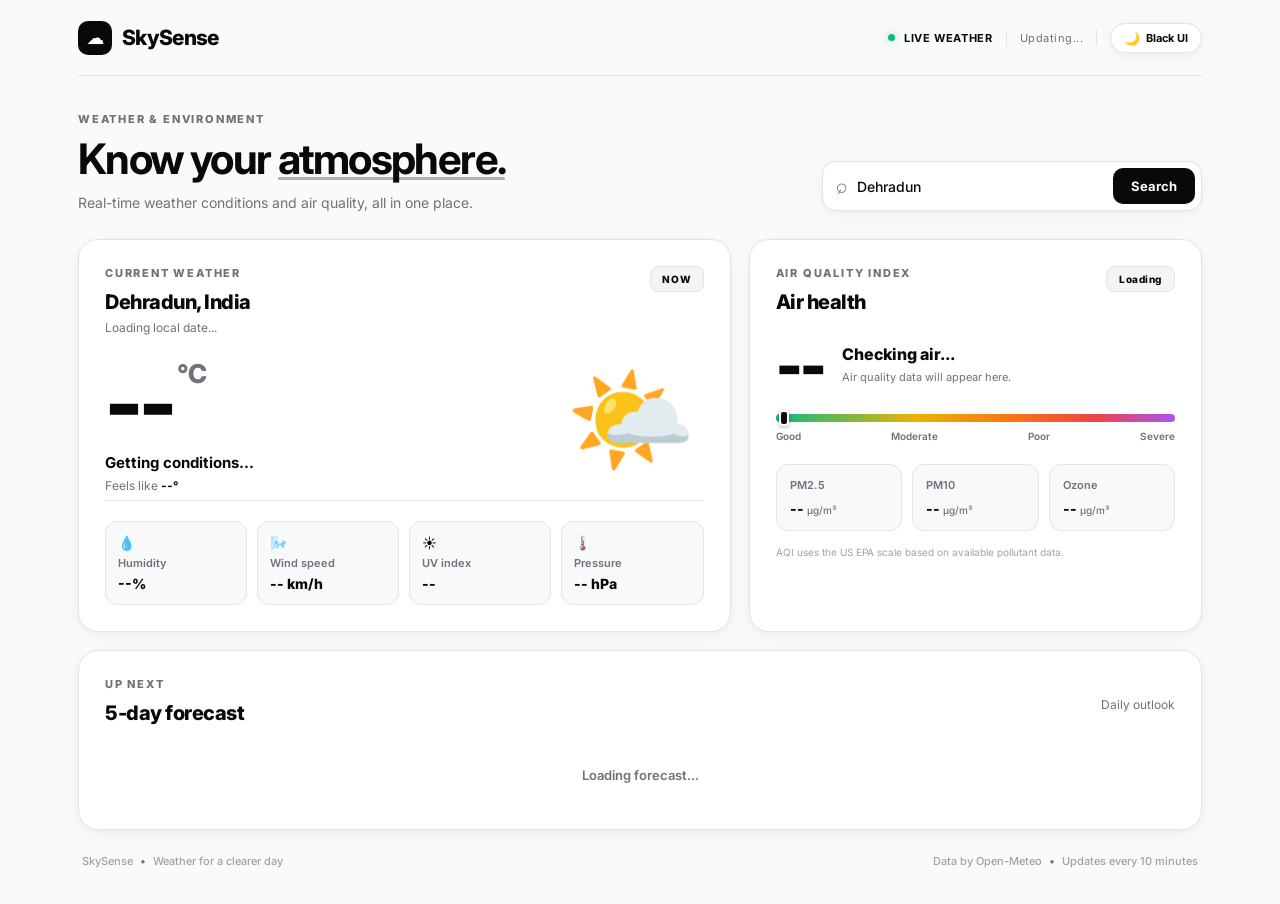
==== index.html @ 0b6d1aea "Add files via upload" ====
<!DOCTYPE html>
<html lang="en">
<head>
  <meta charset="UTF-8" />
  <meta name="viewport" content="width=device-width, initial-scale=1.0" />
  <meta name="theme-color" content="#0b1220" />
  <title>SkySense — Weather & Air Quality</title>
  <link rel="preconnect" href="https://fonts.googleapis.com">
  <link rel="preconnect" href="https://fonts.gstatic.com" crossorigin>
  <link href="https://fonts.googleapis.com/css2?family=Inter:wght@400;500;600;700;800&display=swap" rel="stylesheet">
  <link rel="stylesheet" href="style.css" />
</head>
<body>
  <div class="app-shell">
    <header class="topbar">
      <a class="brand" href="#" aria-label="SkySense home">
        <span class="brand-mark">☁</span>
        <span>Sky<span class="brand-accent">Sense</span></span>
      </a>
      <div class="topbar-right">
        <span class="live-dot"></span>
        <span class="live-label">LIVE WEATHER</span>
        <span class="top-divider"></span>
        <span id="updatedAt" class="updated-at">Waiting for data</span>
        <span class="top-divider"></span>
        <button id="themeToggle" class="theme-toggle" aria-label="Toggle theme" title="Toggle White / Black theme">
          <span class="theme-toggle-icon">◑</span>
          <span class="theme-toggle-text">Black</span>
        </button>
      </div>
    </header>

    <main>
      <section class="intro-row">
        <div>
          <p class="eyebrow">WEATHER & ENVIRONMENT</p>
          <h1>Know your <span>atmosphere.</span></h1>
          <p class="intro-copy">Real-time weather conditions and air quality, all in one place.</p>
        </div>
        <form id="searchForm" class="search-box">
          <span class="search-icon">⌕</span>
          <input id="cityInput" type="search" placeholder="Search a city..." value="Dehradun" aria-label="Search city" autocomplete="off" />
          <button type="submit">Search</button>
        </form>
      </section>

      <div id="statusMessage" class="status-message" role="status" aria-live="polite"></div>

      <section class="dashboard-grid">
        <article class="card current-card">
          <div class="card-heading">
            <div>
              <p class="eyebrow">CURRENT WEATHER</p>
              <h2 id="cityName">Dehradun, India</h2>
              <p id="localDate" class="muted">Loading local date...</p>
            </div>
            <span class="weather-badge" id="weatherBadge">NOW</span>
          </div>

          <div class="current-main">
            <div>
              <div class="temperature"><span id="temperature">--</span><sup>°C</sup></div>
              <p id="weatherDescription" class="weather-description">Getting conditions...</p>
              <p class="feels-like">Feels like <strong id="feelsLike">--°</strong></p>
            </div>
            <div id="weatherIcon" class="weather-art" aria-hidden="true">🌤️</div>
          </div>

          <div class="weather-stats">
            <div class="stat">
              <span class="stat-icon">💧</span>
              <span class="stat-label">Humidity</span>
              <strong id="humidity">--%</strong>
            </div>
            <div class="stat">
              <span class="stat-icon">🌬️</span>
              <span class="stat-label">Wind speed</span>
              <strong id="windSpeed">-- km/h</strong>
            </div>
            <div class="stat">
              <span class="stat-icon">☀️</span>
              <span class="stat-label">UV index</span>
              <strong id="uvIndex">--</strong>
            </div>
            <div class="stat">
              <span class="stat-icon">🌡️</span>
              <span class="stat-label">Pressure</span>
              <strong id="pressure">-- hPa</strong>
            </div>
          </div>
        </article>

        <article class="card air-card">
          <div class="card-heading">
            <div>
              <p class="eyebrow">AIR QUALITY INDEX</p>
              <h2>Air health</h2>
            </div>
            <span class="aqi-pill" id="aqiPill">Loading</span>
          </div>

          <div class="aqi-main">
            <div class="aqi-number" id="aqiValue">--</div>
            <div class="aqi-label">
              <strong id="aqiCategory">Checking air...</strong>
              <span id="aqiAdvice">Air quality data will appear here.</span>
            </div>
          </div>

          <div class="aqi-meter" aria-label="Air quality scale">
            <div class="aqi-meter-fill" id="aqiMeterFill"></div>
          </div>
          <div class="meter-labels"><span>Good</span><span>Moderate</span><span>Poor</span><span>Severe</span></div>

          <div class="pollutants">
            <div class="pollutant">
              <span>PM2.5</span>
              <strong id="pm25">-- <small>µg/m³</small></strong>
            </div>
            <div class="pollutant">
              <span>PM10</span>
              <strong id="pm10">-- <small>µg/m³</small></strong>
            </div>
            <div class="pollutant">
              <span>Ozone</span>
              <strong id="ozone">-- <small>µg/m³</small></strong>
            </div>
          </div>
          <p class="small-note">AQI uses the US EPA scale based on available pollutant data.</p>
        </article>
      </section>

      <section class="card forecast-card">
        <div class="section-heading">
          <div>
            <p class="eyebrow">UP NEXT</p>
            <h2>5-day forecast</h2>
          </div>
          <span class="section-caption">Daily outlook</span>
        </div>
        <div id="forecast" class="forecast-list">
          <div class="forecast-loading">Loading forecast...</div>
        </div>
      </section>

      <footer class="footer">
        <span>SkySense <span class="footer-dot">•</span> Weather for a clearer day</span>
        <span>Data by Open-Meteo <span class="footer-dot">•</span> Updates every 10 minutes</span>
      </footer>
    </main>
  </div>
  <script src="script.js"></script>
</body>
</html>
---- style.css ----
* {
  box-sizing: border-box;
}

:root {
  color-scheme: light;
  --bg: #fafafa;
  --panel: #ffffff;
  --panel-subtle: #f4f4f5;
  --border: #e4e4e7;
  --border-strong: #09090b;
  --text: #09090b;
  --text-muted: #71717a;
  --text-dim: #a1a1aa;
  
  --brand-mark-bg: #09090b;
  --brand-mark-text: #ffffff;
  --brand-accent: #09090b;
  
  --btn-bg: #09090b;
  --btn-text: #ffffff;
  --btn-hover: #27272a;
  
  --badge-bg: #f4f4f5;
  --badge-text: #09090b;
  --badge-border: #e4e4e7;
  
  --stat-bg: #f8f9fa;
  --stat-border: #e4e4e7;
  
  --shadow: 0 4px 20px -2px rgba(0, 0, 0, 0.05), 0 2px 6px -1px rgba(0, 0, 0, 0.03);
  --shadow-hover: 0 10px 25px -4px rgba(0, 0, 0, 0.08);
}

[data-theme="dark"] {
  color-scheme: dark;
  --bg: #09090b;
  --panel: #121214;
  --panel-subtle: #18181b;
  --border: #27272a;
  --border-strong: #f4f4f5;
  --text: #f4f4f5;
  --text-muted: #a1a1aa;
  --text-dim: #71717a;
  
  --brand-mark-bg: #f4f4f5;
  --brand-mark-text: #09090b;
  --brand-accent: #f4f4f5;
  
  --btn-bg: #f4f4f5;
  --btn-text: #09090b;
  --btn-hover: #e4e4e7;
  
  --badge-bg: #1c1c20;
  --badge-text: #f4f4f5;
  --badge-border: #27272a;
  
  --stat-bg: #18181b;
  --stat-border: #27272a;
  
  --shadow: 0 4px 24px rgba(0, 0, 0, 0.6);
  --shadow-hover: 0 10px 30px rgba(0, 0, 0, 0.8);
}

body {
  margin: 0;
  min-height: 100vh;
  background-color: var(--bg);
  color: var(--text);
  font-family: Inter, system-ui, -apple-system, BlinkMacSystemFont, "Segoe UI", Roboto, sans-serif;
  transition: background-color 0.25s ease, color 0.25s ease;
  -webkit-font-smoothing: antialiased;
}

button,
input {
  font: inherit;
}

.app-shell {
  max-width: 1180px;
  margin: 0 auto;
  padding: 0 28px 36px;
}

/* TOPBAR */
.topbar {
  height: 76px;
  display: flex;
  align-items: center;
  justify-content: space-between;
  border-bottom: 1px solid var(--border);
  margin-bottom: 36px;
  transition: border-color 0.25s ease;
}

.brand {
  display: flex;
  gap: 10px;
  align-items: center;
  color: var(--text);
  text-decoration: none;
  font-size: 21px;
  font-weight: 800;
  letter-spacing: -0.7px;
  transition: opacity 0.2s ease;
}

.brand:hover {
  opacity: 0.85;
}

.brand-mark {
  display: grid;
  place-items: center;
  width: 34px;
  height: 34px;
  border-radius: 10px;
  color: var(--brand-mark-text);
  background: var(--brand-mark-bg);
  font-size: 18px;
  transition: background-color 0.25s ease, color 0.25s ease;
}

.brand-accent {
  color: var(--text);
  font-weight: 800;
}

.topbar-right {
  display: flex;
  align-items: center;
  gap: 9px;
  color: var(--text-muted);
  font-size: 11px;
  letter-spacing: 0.5px;
}

.live-dot {
  width: 7px;
  height: 7px;
  border-radius: 50%;
  background: #10b981;
  box-shadow: 0 0 10px rgba(16, 185, 129, 0.45);
}

.live-label {
  color: var(--text);
  font-weight: 700;
  letter-spacing: 0.6px;
}

.top-divider {
  height: 16px;
  width: 1px;
  background: var(--border);
  margin: 0 4px;
}

.updated-at {
  color: var(--text-muted);
}

.theme-toggle {
  display: inline-flex;
  align-items: center;
  gap: 6px;
  background: var(--panel);
  color: var(--text);
  border: 1px solid var(--border);
  border-radius: 20px;
  padding: 6px 13px;
  font-size: 11px;
  font-weight: 700;
  cursor: pointer;
  box-shadow: var(--shadow);
  transition: all 0.2s ease;
}

.theme-toggle:hover {
  background: var(--panel-subtle);
  border-color: var(--border-strong);
  transform: translateY(-1px);
}

.theme-toggle-icon {
  font-size: 13px;
}

/* INTRO ROW */
.intro-row {
  display: flex;
  align-items: flex-end;
  justify-content: space-between;
  gap: 24px;
  margin-bottom: 28px;
}

.eyebrow {
  color: var(--text-muted);
  font-size: 11px;
  font-weight: 800;
  letter-spacing: 1.8px;
  text-transform: uppercase;
  margin: 0 0 10px;
}

h1 {
  font-size: clamp(28px, 4vw, 42px);
  letter-spacing: -1.6px;
  margin: 0;
  line-height: 1.1;
  color: var(--text);
}

h1 span {
  color: var(--text);
  position: relative;
  display: inline-block;
}

h1 span::after {
  content: "";
  position: absolute;
  left: 0;
  bottom: 2px;
  width: 100%;
  height: 3px;
  background: var(--text);
  border-radius: 2px;
  opacity: 0.3;
}

.intro-copy {
  color: var(--text-muted);
  font-size: 14px;
  margin: 12px 0 0;
}

/* SEARCH BOX */
.search-box {
  display: flex;
  align-items: center;
  gap: 8px;
  width: min(380px, 100%);
  padding: 6px 6px 6px 12px;
  background: var(--panel);
  border: 1px solid var(--border);
  border-radius: 14px;
  box-shadow: var(--shadow);
  transition: all 0.2s ease;
}

.search-box:focus-within {
  border-color: var(--border-strong);
  box-shadow: 0 0 0 3px rgba(9, 9, 11, 0.08);
}

[data-theme="dark"] .search-box:focus-within {
  box-shadow: 0 0 0 3px rgba(244, 244, 245, 0.12);
}

.search-icon {
  color: var(--text-muted);
  font-size: 20px;
  line-height: 1;
  transform: rotate(-15deg);
  user-select: none;
}

.search-box input {
  min-width: 0;
  flex: 1;
  color: var(--text);
  background: transparent;
  border: 0;
  outline: none;
  font-size: 14px;
  font-weight: 500;
}

.search-box input::placeholder {
  color: var(--text-dim);
}

.search-box button {
  border: 0;
  border-radius: 10px;
  padding: 10px 18px;
  color: var(--btn-text);
  background: var(--btn-bg);
  font-weight: 700;
  font-size: 13px;
  cursor: pointer;
  transition: all 0.18s ease;
}

.search-box button:hover {
  background: var(--btn-hover);
  transform: translateY(-1px);
}

/* STATUS MESSAGE */
.status-message {
  color: #ef4444;
  font-size: 12px;
  font-weight: 600;
  min-height: 0;
  margin: 0;
}

.status-message:not(:empty) {
  margin: -10px 0 16px;
}

/* DASHBOARD GRID */
.dashboard-grid {
  display: grid;
  grid-template-columns: 1.18fr 0.82fr;
  gap: 18px;
}

/* CARDS */
.card {
  background: var(--panel);
  border: 1px solid var(--border);
  border-radius: 20px;
  padding: 26px;
  box-shadow: var(--shadow);
  transition: background-color 0.25s ease, border-color 0.25s ease, box-shadow 0.25s ease;
}

.card:hover {
  box-shadow: var(--shadow-hover);
}

.card-heading,
.section-heading {
  display: flex;
  align-items: flex-start;
  justify-content: space-between;
  gap: 14px;
}

h2 {
  font-size: 20px;
  font-weight: 800;
  margin: 0;
  letter-spacing: -0.5px;
  color: var(--text);
}

.muted,
.section-caption {
  color: var(--text-muted);
  font-size: 12px;
  margin: 6px 0 0;
}

.weather-badge {
  font-size: 10px;
  font-weight: 800;
  letter-spacing: 1px;
  color: var(--badge-text);
  background: var(--badge-bg);
  border: 1px solid var(--badge-border);
  border-radius: 8px;
  padding: 6px 11px;
}

/* CURRENT WEATHER MAIN */
.current-main {
  display: flex;
  align-items: center;
  justify-content: space-between;
  min-height: 165px;
}

.temperature {
  font-size: clamp(60px, 7vw, 84px);
  font-weight: 800;
  line-height: 1;
  letter-spacing: -4px;
  color: var(--text);
  margin: 18px 0 8px;
}

.temperature sup {
  font-size: 26px;
  letter-spacing: -1px;
  vertical-align: top;
  margin-left: 4px;
  color: var(--text-muted);
}

.weather-description {
  font-size: 15px;
  font-weight: 700;
  color: var(--text);
  margin: 0 0 6px;
}

.feels-like {
  color: var(--text-muted);
  font-size: 12px;
  margin: 0;
}

.feels-like strong {
  color: var(--text);
  font-weight: 700;
}

.weather-art {
  font-size: clamp(68px, 8.5vw, 105px);
  padding-right: 8px;
  user-select: none;
}

/* STATS */
.weather-stats {
  display: grid;
  grid-template-columns: repeat(4, 1fr);
  gap: 10px;
  border-top: 1px solid var(--border);
  padding-top: 20px;
}

.stat {
  display: grid;
  grid-template-columns: 1fr auto;
  align-items: center;
  gap: 5px;
  background: var(--stat-bg);
  border: 1px solid var(--stat-border);
  border-radius: 12px;
  padding: 12px;
  transition: all 0.2s ease;
}

.stat:hover {
  border-color: var(--text-muted);
}

.stat-icon {
  font-size: 14px;
}

.stat-label {
  grid-column: 1 / -1;
  color: var(--text-muted);
  font-size: 11px;
  font-weight: 600;
}

.stat strong {
  grid-column: 1 / -1;
  color: var(--text);
  font-size: 14px;
  font-weight: 800;
  white-space: nowrap;
}

/* AIR QUALITY CARD */
.aqi-pill {
  color: var(--text);
  background: var(--badge-bg);
  border: 1px solid var(--badge-border);
  padding: 6px 12px;
  border-radius: 8px;
  font-size: 10px;
  font-weight: 800;
  letter-spacing: 0.5px;
  transition: all 0.2s ease;
}

.aqi-main {
  display: flex;
  align-items: center;
  gap: 18px;
  margin: 22px 0 20px;
}

.aqi-number {
  font-size: 58px;
  font-weight: 900;
  line-height: 1;
  letter-spacing: -3px;
  color: var(--text);
}

.aqi-label {
  display: flex;
  flex-direction: column;
  gap: 5px;
}

.aqi-label strong {
  font-size: 16px;
  font-weight: 800;
  color: var(--text);
}

.aqi-label span {
  color: var(--text-muted);
  font-size: 11px;
  line-height: 1.5;
}

.aqi-meter {
  height: 8px;
  background: linear-gradient(90deg, #10b981 0%, #eab308 35%, #f97316 60%, #ef4444 80%, #a855f7 100%);
  border-radius: 10px;
  position: relative;
}

.aqi-meter-fill {
  position: absolute;
  top: 50%;
  left: 2%;
  width: 10px;
  height: 16px;
  background: var(--text);
  border: 2px solid var(--panel);
  border-radius: 4px;
  box-shadow: 0 1px 4px rgba(0, 0, 0, 0.35);
  transform: translate(-50%, -50%);
  transition: left 0.5s cubic-bezier(0.4, 0, 0.2, 1);
}

.meter-labels {
  display: flex;
  justify-content: space-between;
  color: var(--text-muted);
  font-size: 10px;
  font-weight: 600;
  margin-top: 8px;
}

.pollutants {
  display: grid;
  grid-template-columns: repeat(3, 1fr);
  gap: 10px;
  margin-top: 22px;
}

.pollutant {
  background: var(--stat-bg);
  border: 1px solid var(--stat-border);
  padding: 13px;
  border-radius: 12px;
  display: flex;
  flex-direction: column;
  gap: 8px;
  transition: all 0.2s ease;
}

.pollutant:hover {
  border-color: var(--text-muted);
}

.pollutant span {
  color: var(--text-muted);
  font-size: 11px;
  font-weight: 600;
}

.pollutant strong {
  color: var(--text);
  font-size: 14px;
  font-weight: 800;
  white-space: nowrap;
}

.pollutant small {
  color: var(--text-muted);
  font-size: 10px;
  font-weight: 500;
}

.small-note {
  color: var(--text-dim);
  font-size: 10px;
  margin: 14px 0 0;
  line-height: 1.5;
}

/* FORECAST CARD */
.forecast-card {
  margin-top: 18px;
}

.section-heading {
  align-items: center;
  margin-bottom: 22px;
}

.forecast-list {
  display: grid;
  grid-template-columns: repeat(5, 1fr);
  gap: 10px;
}

.forecast-day {
  display: flex;
  flex-direction: column;
  align-items: center;
  gap: 10px;
  padding: 18px 12px;
  background: var(--stat-bg);
  border: 1px solid var(--stat-border);
  border-radius: 14px;
  transition: all 0.2s ease;
}

.forecast-day:hover {
  transform: translateY(-2px);
  border-color: var(--text-muted);
}

.forecast-day:first-child {
  background: var(--panel);
  border-color: var(--border-strong);
  box-shadow: var(--shadow);
}

.forecast-date {
  color: var(--text);
  font-size: 11px;
  font-weight: 700;
}

.forecast-icon {
  font-size: 26px;
  user-select: none;
}

.forecast-desc {
  color: var(--text-muted);
  font-size: 10px;
  font-weight: 600;
  text-align: center;
  min-height: 12px;
}

.forecast-temps {
  display: flex;
  gap: 8px;
  font-size: 13px;
  font-weight: 800;
  color: var(--text);
}

.forecast-temps span:last-child {
  color: var(--text-muted);
  font-weight: 600;
}

.forecast-loading {
  color: var(--text-muted);
  font-size: 13px;
  font-weight: 600;
  grid-column: 1 / -1;
  text-align: center;
  padding: 20px 0;
}

/* FOOTER */
.footer {
  display: flex;
  justify-content: space-between;
  gap: 12px;
  color: var(--text-dim);
  font-size: 11px;
  font-weight: 500;
  padding: 24px 4px 0;
}

.footer-dot {
  color: var(--text-muted);
  padding: 0 4px;
}

/* RESPONSIVE */
@media (max-width: 850px) {
  .dashboard-grid {
    grid-template-columns: 1fr;
  }

  .intro-row {
    align-items: flex-start;
    flex-direction: column;
  }

  .search-box {
    width: 100%;
  }
}

@media (max-width: 560px) {
  .app-shell {
    padding: 0 16px 24px;
  }

  .topbar {
    height: 65px;
    margin-bottom: 24px;
  }

  .topbar-right {
    font-size: 10px;
    gap: 6px;
  }

  .updated-at {
    display: none;
  }

  .card {
    padding: 18px;
    border-radius: 16px;
  }

  .weather-stats {
    grid-template-columns: repeat(2, 1fr);
  }

  .forecast-list {
    grid-template-columns: repeat(5, minmax(88px, 1fr));
    overflow-x: auto;
    padding-bottom: 6px;
  }

  .forecast-day {
    padding: 14px 8px;
  }

  .footer {
    flex-direction: column;
    gap: 6px;
  }
}
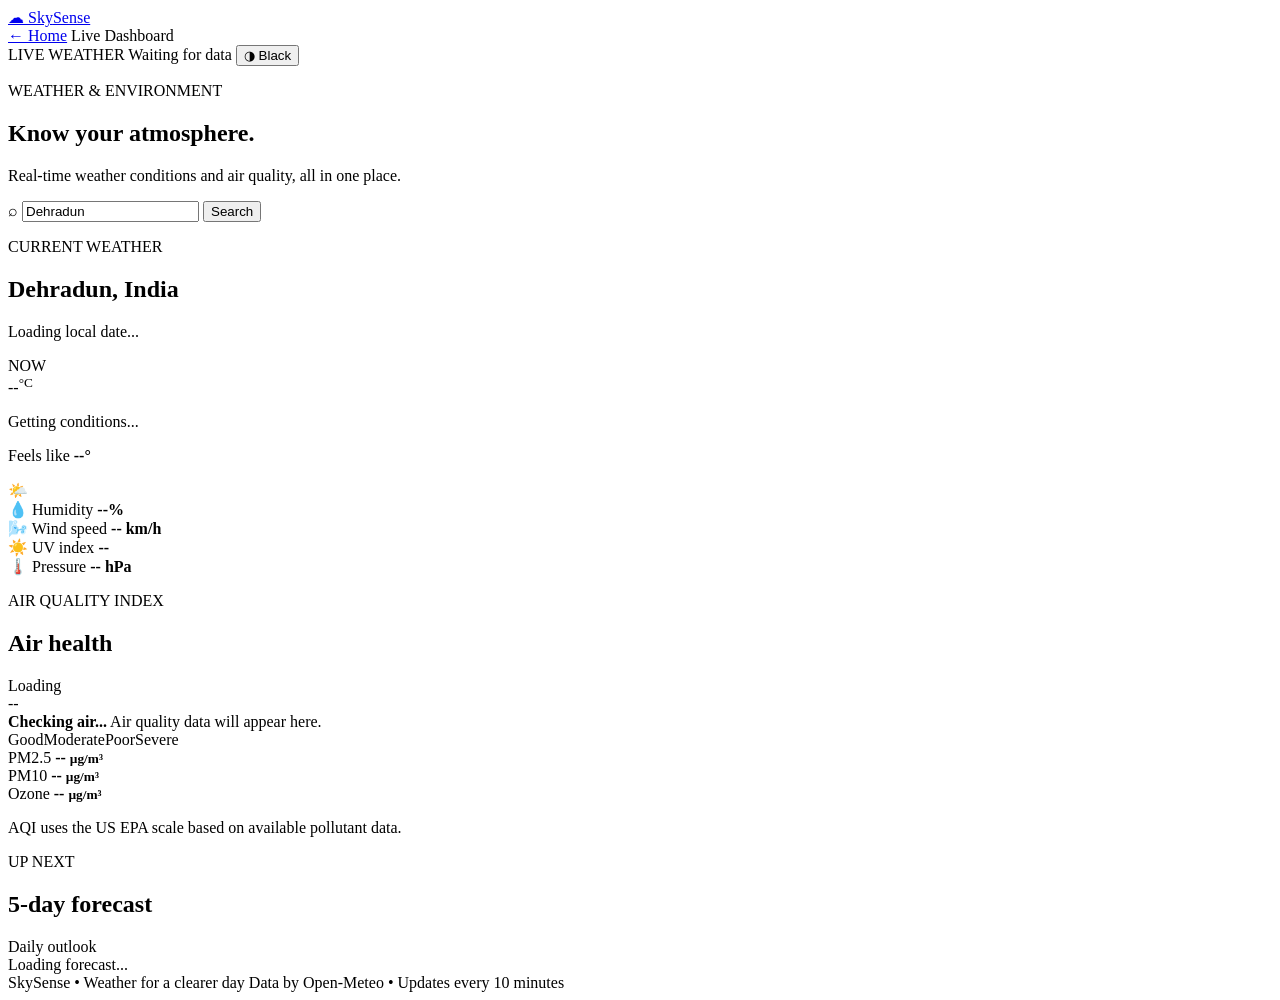
==== commit ea035a95: "Add files via upload" ====
--- a/index.html
+++ b/index.html
@@ -1,5 +1,6 @@
 <!DOCTYPE html>
 <html lang="en">
+
 <head>
   <meta charset="UTF-8" />
   <meta name="viewport" content="width=device-width, initial-scale=1.0" />
@@ -10,13 +11,19 @@
   <link href="https://fonts.googleapis.com/css2?family=Inter:wght@400;500;600;700;800&display=swap" rel="stylesheet">
   <link rel="stylesheet" href="style.css" />
 </head>
+
 <body>
   <div class="app-shell">
     <header class="topbar">
-      <a class="brand" href="#" aria-label="SkySense home">
+      <a class="brand" href="landing.html" aria-label="SkySense home">
         <span class="brand-mark">☁</span>
         <span>Sky<span class="brand-accent">Sense</span></span>
       </a>
+      <nav class="topbar-nav">
+        <a href="landing.html" class="topbar-nav-link">← Home</a>
+        <span class="top-divider"></span>
+        <span class="topbar-nav-label">Live Dashboard</span>
+      </nav>
       <div class="topbar-right">
         <span class="live-dot"></span>
         <span class="live-label">LIVE WEATHER</span>
@@ -39,7 +46,8 @@
         </div>
         <form id="searchForm" class="search-box">
           <span class="search-icon">⌕</span>
-          <input id="cityInput" type="search" placeholder="Search a city..." value="Dehradun" aria-label="Search city" autocomplete="off" />
+          <input id="cityInput" type="search" placeholder="Search a city..." value="Dehradun" aria-label="Search city"
+            autocomplete="off" />
           <button type="submit">Search</button>
         </form>
       </section>
@@ -151,4 +159,5 @@
   </div>
   <script src="script.js"></script>
 </body>
-</html>
+
+</html>
